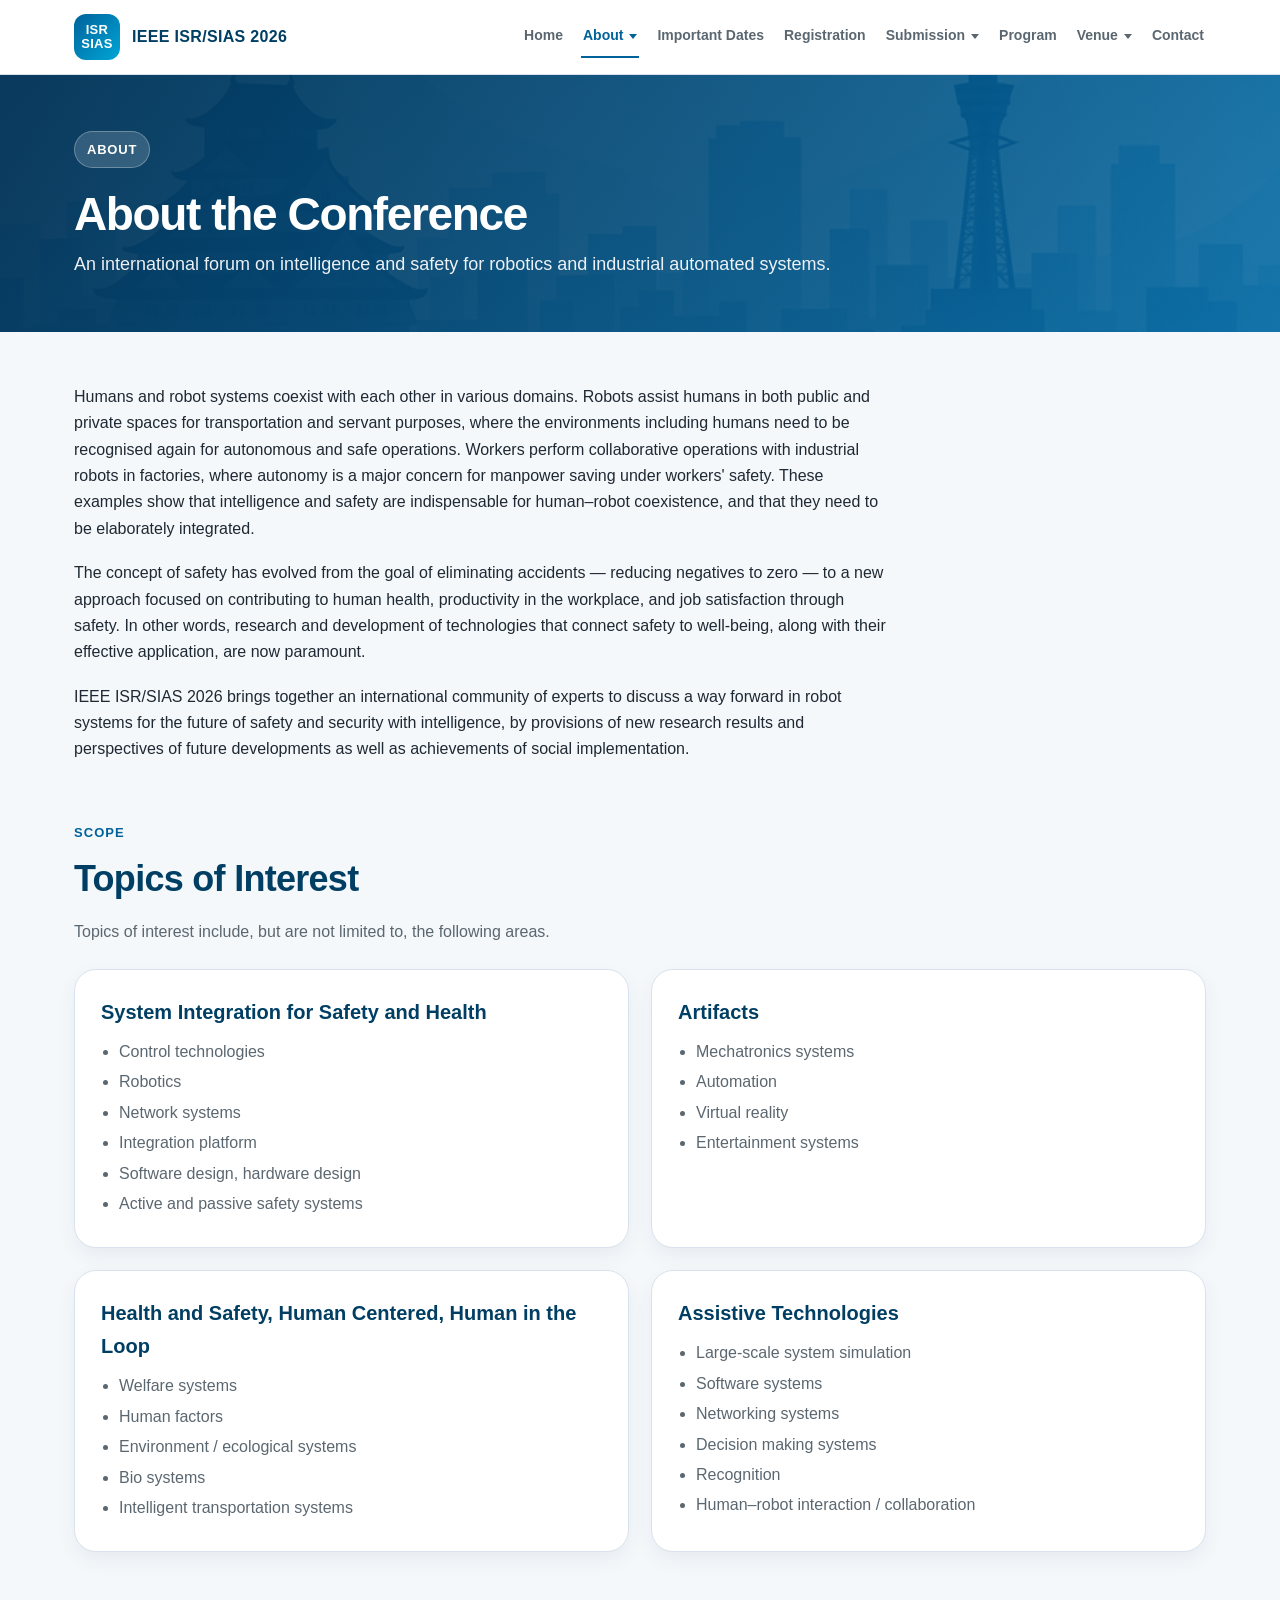
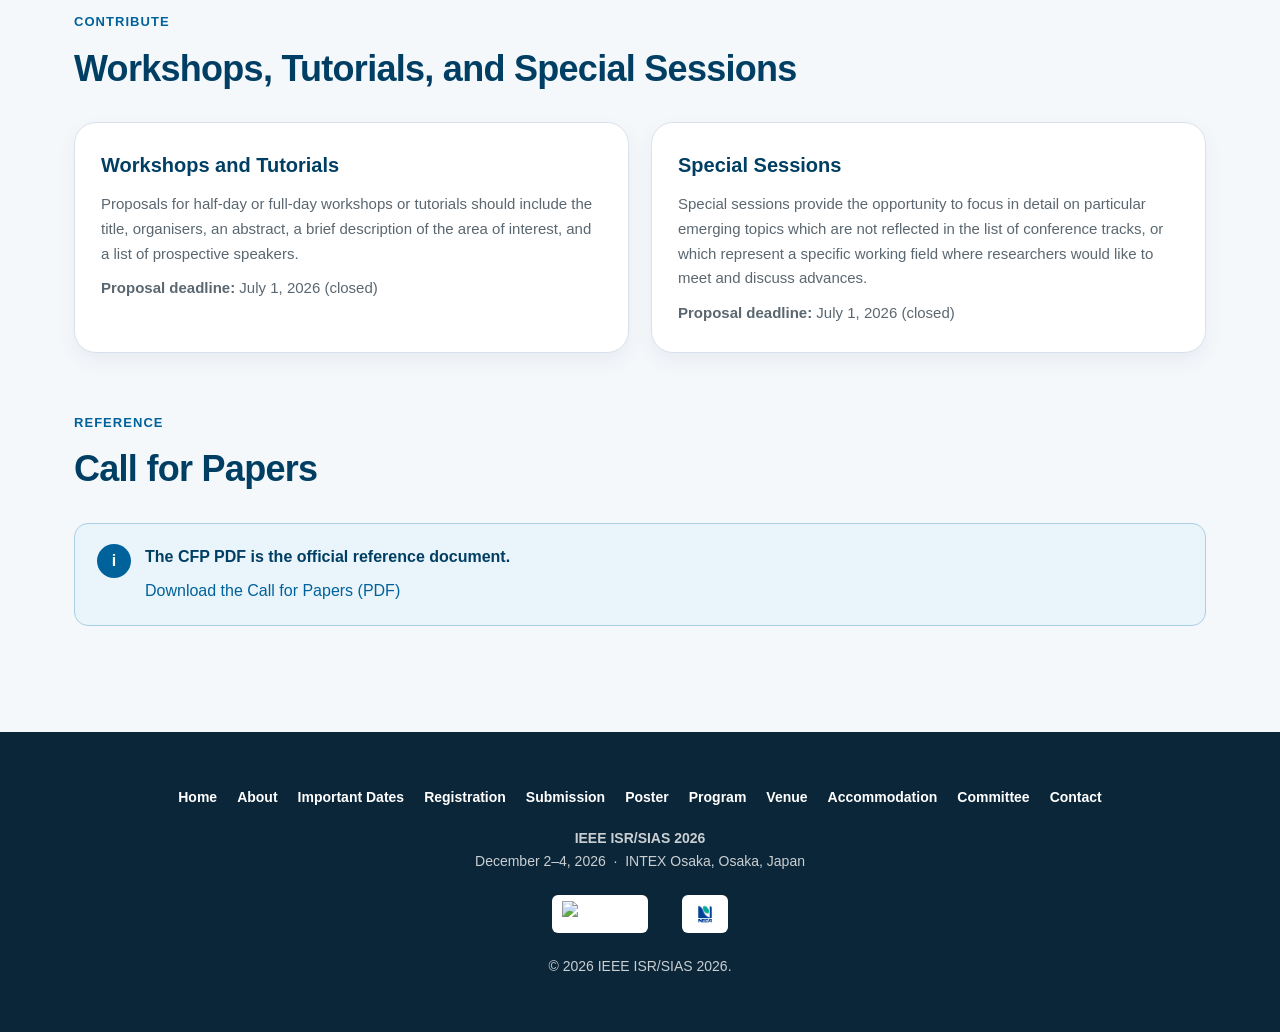
==== about.html @ c882392d "Feature the poster call; notifications of acceptance sent - Home hero card becomes a Poster Session " ====
<!DOCTYPE html>
<html lang="en">
<head>
  <meta charset="UTF-8" />
  <meta name="viewport" content="width=device-width, initial-scale=1.0" />
  <title>About | IEEE ISR/SIAS 2026</title>
  <meta name="description" content="About IEEE ISR/SIAS 2026: scope, aims, and topics of interest." />
  <link rel="canonical" href="https://isr2026.github.io/about.html" />

  <!-- Social sharing -->
  <meta property="og:type" content="website" />
  <meta property="og:site_name" content="IEEE ISR/SIAS 2026" />
  <meta property="og:title" content="About | IEEE ISR/SIAS 2026" />
  <meta property="og:description" content="About IEEE ISR/SIAS 2026: scope, aims, and topics of interest." />
  <meta property="og:url" content="https://isr2026.github.io/about.html" />
  <meta property="og:image" content="https://isr2026.github.io/assets/img/Osaka.png" />
  <meta name="twitter:card" content="summary_large_image" />

  <link rel="stylesheet" href="assets/css/style.css" />
</head>
<body>
  <a class="skip-link" href="#main">Skip to main content</a>

  <div class="site-banner" id="poster-banner">
    <div class="site-banner-inner">
      <span><strong>Call for Posters</strong> &mdash; abstracts are open until <strong>October 25, 2026</strong></span>
      <a class="site-banner-link" href="poster.html">Submit a Poster &rarr;</a>
    </div>
  </div>
  <script>
    if (Date.now() > Date.parse('2026-10-26T07:00:00Z')) document.getElementById('poster-banner').hidden = true;
  </script>

  <header class="site-header">
    <div class="header-inner">
      <a class="site-logo" href="index.html" aria-label="IEEE ISR/SIAS 2026 home">
        <span class="logo-mark" aria-hidden="true">ISR<br />SIAS</span>
        <span>IEEE ISR/SIAS 2026</span>
      </a>

      <nav class="site-nav" aria-label="Main navigation">
        <a href="index.html">Home</a>
        <div class="nav-group">
          <button type="button" class="nav-toggle is-active" aria-expanded="false" aria-controls="navmenu-about">About<span class="nav-caret" aria-hidden="true"></span></button>
          <div class="nav-menu" id="navmenu-about">
            <a href="about.html" aria-current="page">About the Conference</a>
            <a href="committee.html">Committee</a>
          </div>
        </div>
        <a href="dates.html">Important Dates</a>
        <a href="registration.html">Registration</a>
        <div class="nav-group">
          <button type="button" class="nav-toggle" aria-expanded="false" aria-controls="navmenu-submission">Submission<span class="nav-caret" aria-hidden="true"></span></button>
          <div class="nav-menu" id="navmenu-submission">
            <a href="submission.html">Paper Submission</a>
            <a href="poster.html">Poster Presentation</a>
          </div>
        </div>
        <a href="program.html">Program</a>
        <div class="nav-group">
          <button type="button" class="nav-toggle" aria-expanded="false" aria-controls="navmenu-venue">Venue<span class="nav-caret" aria-hidden="true"></span></button>
          <div class="nav-menu" id="navmenu-venue">
            <a href="venue.html">Venue & Access</a>
            <a href="accommodation.html">Accommodation</a>
          </div>
        </div>
        <a href="contact.html">Contact</a>
      </nav>
    </div>
  </header>

  <section class="hero compact">
    <div class="hero-inner">
      <div class="eyebrow">About</div>
      <h1>About the Conference</h1>
      <p class="lead">An international forum on intelligence and safety for robotics and industrial automated systems.</p>
      
    </div>
  </section>

  <main id="main">

    <section class="section">
      <div class="prose">
        <p>
          Humans and robot systems coexist with each other in various domains. Robots assist humans in both
          public and private spaces for transportation and servant purposes, where the environments including
          humans need to be recognised again for autonomous and safe operations. Workers perform collaborative
          operations with industrial robots in factories, where autonomy is a major concern for manpower saving
          under workers' safety. These examples show that intelligence and safety are indispensable for
          human&ndash;robot coexistence, and that they need to be elaborately integrated.
        </p>
        <p>
          The concept of safety has evolved from the goal of eliminating accidents &mdash; reducing negatives to
          zero &mdash; to a new approach focused on contributing to human health, productivity in the workplace,
          and job satisfaction through safety. In other words, research and development of technologies that
          connect safety to well-being, along with their effective application, are now paramount.
        </p>
        <p>
          IEEE ISR/SIAS 2026 brings together an international community of experts to discuss a way forward in robot
          systems for the future of safety and security with intelligence, by provisions of new research results
          and perspectives of future developments as well as achievements of social implementation.
        </p>
      </div>
    </section>

    <section class="section">
      <div class="section-heading">
        <span class="kicker">Scope</span>
        <h2>Topics of Interest</h2>
        <p>Topics of interest include, but are not limited to, the following areas.</p>
      </div>

      <div class="grid-2">
        <article class="card topic-card">
          <h3>System Integration for Safety and Health</h3>
          <ul>
            <li>Control technologies</li>
            <li>Robotics</li>
            <li>Network systems</li>
            <li>Integration platform</li>
            <li>Software design, hardware design</li>
            <li>Active and passive safety systems</li>
          </ul>
        </article>

        <article class="card topic-card">
          <h3>Artifacts</h3>
          <ul>
            <li>Mechatronics systems</li>
            <li>Automation</li>
            <li>Virtual reality</li>
            <li>Entertainment systems</li>
          </ul>
        </article>

        <article class="card topic-card">
          <h3>Health and Safety, Human Centered, Human in the Loop</h3>
          <ul>
            <li>Welfare systems</li>
            <li>Human factors</li>
            <li>Environment / ecological systems</li>
            <li>Bio systems</li>
            <li>Intelligent transportation systems</li>
          </ul>
        </article>

        <article class="card topic-card">
          <h3>Assistive Technologies</h3>
          <ul>
            <li>Large-scale system simulation</li>
            <li>Software systems</li>
            <li>Networking systems</li>
            <li>Decision making systems</li>
            <li>Recognition</li>
            <li>Human&ndash;robot interaction / collaboration</li>
          </ul>
        </article>
      </div>
    </section>

    <section class="section">
      <div class="section-heading">
        <span class="kicker">Contribute</span>
        <h2>Workshops, Tutorials, and Special Sessions</h2>
      </div>

      <div class="grid-2">
        <article class="card">
          <h3>Workshops and Tutorials</h3>
          <p>
            Proposals for half-day or full-day workshops or tutorials should include the title, organisers,
            an abstract, a brief description of the area of interest, and a list of prospective speakers.
          </p>
          <p><strong>Proposal deadline:</strong> July 1, 2026 (closed)</p>
        </article>

        <article class="card">
          <h3>Special Sessions</h3>
          <p>
            Special sessions provide the opportunity to focus in detail on particular emerging topics which are
            not reflected in the list of conference tracks, or which represent a specific working field where
            researchers would like to meet and discuss advances.
          </p>
          <p><strong>Proposal deadline:</strong> July 1, 2026 (closed)</p>
        </article>
      </div>
    </section>

    <section class="section">
      <div class="section-heading">
        <span class="kicker">Reference</span>
        <h2>Call for Papers</h2>
      </div>
      <div class="notice-box info">
        <div class="notice-icon" aria-hidden="true">i</div>
        <div>
          <strong>The CFP PDF is the official reference document.</strong>
          <p>
            <a href="assets/docs/ISRSIAS2026_cfp_2st.pdf" target="_blank" rel="noopener noreferrer">Download the Call for Papers (PDF)</a>
          </p>
        </div>
      </div>
    </section>

  </main>

  <footer class="site-footer">
    <div class="footer-inner">
      <ul class="footer-nav">
        <li><a href="index.html">Home</a></li>
        <li><a href="about.html">About</a></li>
        <li><a href="dates.html">Important Dates</a></li>
        <li><a href="registration.html">Registration</a></li>
        <li><a href="submission.html">Submission</a></li>
        <li><a href="poster.html">Poster</a></li>
        <li><a href="program.html">Program</a></li>
        <li><a href="venue.html">Venue</a></li>
        <li><a href="accommodation.html">Accommodation</a></li>
        <li><a href="committee.html">Committee</a></li>
        <li><a href="contact.html">Contact</a></li>
      </ul>

      <p>
        <strong>IEEE ISR/SIAS 2026</strong><br />
        December 2–4, 2026 &nbsp;&middot;&nbsp; INTEX Osaka, Osaka, Japan
      </p>

      <div class="footer-logos">
        <a href="https://www.ieee.org/" target="_blank" rel="noopener noreferrer">
          <img class="logo-white" src="https://upload.wikimedia.org/wikipedia/commons/2/21/IEEE_logo.svg"
               alt="IEEE" width="110" height="38" />
        </a>
        <a href="https://www.neca.or.jp/" target="_blank" rel="noopener noreferrer">
          <img class="logo-white" src="assets/img/NECA_LOGO.png" alt="NECA" width="110" height="38" />
        </a>
      </div>

      <p>
        &copy; 2026 IEEE ISR/SIAS 2026.
      </p>
    </div>
  </footer>

  <script>
    // Header dropdowns. Without this the menus still open on hover and on
    // keyboard focus (CSS), and every page is reachable from the footer.
    (function () {
      var groups = [].slice.call(document.querySelectorAll('.nav-group'));
      if (!groups.length) return;

      function close(g) {
        g.removeAttribute('data-open');
        var b = g.querySelector('.nav-toggle');
        if (b) b.setAttribute('aria-expanded', 'false');
      }
      function closeAll(except) {
        groups.forEach(function (g) { if (g !== except) close(g); });
      }

      groups.forEach(function (g) {
        var btn = g.querySelector('.nav-toggle');
        if (!btn) return;
        btn.addEventListener('click', function () {
          var open = g.getAttribute('data-open') === 'true';
          closeAll(g);
          if (open) {
            close(g);
          } else {
            g.setAttribute('data-open', 'true');
            btn.setAttribute('aria-expanded', 'true');
          }
        });
        g.addEventListener('keydown', function (e) {
          if (e.key === 'Escape' && g.getAttribute('data-open') === 'true') {
            close(g);
            btn.focus();
          }
        });
      });

      document.addEventListener('click', function (e) {
        if (!e.target.closest('.nav-group')) closeAll(null);
      });
    })();
  </script>
</body>
</html>
---- assets/css/style.css ----
/* ==========================================================================
   IEEE ISR/SIAS 2026 — shared stylesheet
   Edit this one file to restyle the whole site.
   ========================================================================== */

:root {
  --ieee-blue: #00629b;
  --deep-blue: #003f63;
  --sky-blue: #00a6d6;
  --light-bg: #f5f8fb;
  --white: #ffffff;
  --text: #1f2933;
  --muted: #5b6770;
  --border: #d9e2ec;
  --accent: #f4b400;
  --success: #1b8a5a;
  --warning-bg: #fff7e6;
  --warning-border: #f6c85f;
  --shadow: 0 12px 32px rgba(0, 45, 80, 0.12);
  --radius-lg: 22px;
  --radius-md: 14px;
  --max-width: 1180px;
}

* { box-sizing: border-box; }

html { scroll-behavior: smooth; }

body {
  margin: 0;
  font-family: Arial, Helvetica, sans-serif;
  color: var(--text);
  background: var(--light-bg);
  line-height: 1.65;
}

a { color: var(--ieee-blue); text-decoration: none; }
a:hover { text-decoration: underline; }

img { max-width: 100%; display: block; }

/* Skip link for keyboard / screen-reader users */
.skip-link {
  position: absolute;
  left: -9999px;
  top: 0;
  background: var(--deep-blue);
  color: var(--white);
  padding: 10px 16px;
  z-index: 300;
}
.skip-link:focus { left: 8px; top: 8px; }

/* ===== Header / navigation ===== */

.site-header {
  background: var(--white);
  border-bottom: 1px solid var(--border);
  position: sticky;
  top: 0;
  z-index: 100;
}

.header-inner {
  max-width: var(--max-width);
  margin: 0 auto;
  padding: 14px 24px;
  display: flex;
  align-items: center;
  justify-content: space-between;
  gap: 24px;
}

.site-logo {
  display: flex;
  align-items: center;
  gap: 12px;
  font-weight: 700;
  color: var(--deep-blue);
  letter-spacing: 0.02em;
}
.site-logo:hover { text-decoration: none; }

.logo-mark {
  width: 46px;
  height: 46px;
  flex: 0 0 46px;
  border-radius: 12px;
  background: linear-gradient(135deg, var(--ieee-blue), var(--sky-blue));
  color: var(--white);
  display: flex;
  align-items: center;
  justify-content: center;
  font-weight: 800;
  font-size: 13px;
  line-height: 1.1;
  text-align: center;
}

.site-nav {
  display: flex;
  align-items: center;
  flex-wrap: wrap;
  gap: 4px 16px;
  font-size: 14px;
  font-weight: 600;
}

.site-nav a {
  color: var(--muted);
  padding: 8px 2px;
  border-bottom: 2px solid transparent;
  transition: 0.2s ease;
}

.site-nav a:hover,
.site-nav a[aria-current="page"] {
  color: var(--ieee-blue);
  border-color: var(--ieee-blue);
  text-decoration: none;
}

/* ===== Hero ===== */

.hero {
  background:
    linear-gradient(120deg, rgba(0, 45, 80, 0.92), rgba(0, 98, 155, 0.78)),
    url("../img/Osaka.png") center center / cover no-repeat;
  color: var(--white);
}

.hero a { color: var(--white); }

.hero-inner {
  max-width: var(--max-width);
  margin: 0 auto;
  padding: 84px 24px 76px;
}

.hero-inner.split {
  display: grid;
  grid-template-columns: 1.15fr 0.85fr;
  gap: 42px;
  align-items: center;
}

.eyebrow {
  display: inline-flex;
  align-items: center;
  gap: 8px;
  padding: 7px 12px;
  border-radius: 999px;
  background: rgba(255, 255, 255, 0.16);
  border: 1px solid rgba(255, 255, 255, 0.28);
  font-size: 13px;
  font-weight: 700;
  letter-spacing: 0.06em;
  text-transform: uppercase;
}

.hero h1 {
  margin: 22px 0 18px;
  font-size: clamp(34px, 5vw, 60px);
  line-height: 1.08;
  letter-spacing: -0.03em;
}

.hero .lead {
  max-width: 760px;
  margin: 0 0 28px;
  color: rgba(255, 255, 255, 0.92);
  font-size: 18px;
}

.hero-meta {
  display: flex;
  flex-wrap: wrap;
  gap: 12px;
  margin-bottom: 30px;
}

.meta-pill {
  padding: 9px 14px;
  border-radius: 999px;
  background: rgba(255, 255, 255, 0.14);
  border: 1px solid rgba(255, 255, 255, 0.22);
  font-size: 14px;
  font-weight: 700;
}

.hero-actions { display: flex; flex-wrap: wrap; gap: 14px; }

.hero-card {
  background: rgba(255, 255, 255, 0.13);
  border: 1px solid rgba(255, 255, 255, 0.24);
  border-radius: var(--radius-lg);
  padding: 28px;
  backdrop-filter: blur(8px);
  box-shadow: var(--shadow);
}

.hero-card h2 { margin: 0 0 12px; font-size: 24px; }
.hero-card p { margin: 0 0 18px; font-size: 15px; }

.status-label {
  display: inline-flex;
  align-items: center;
  gap: 8px;
  padding: 7px 12px;
  border-radius: 999px;
  background: rgba(255, 247, 230, 0.92);
  color: #7a4b00;
  font-size: 13px;
  font-weight: 800;
  margin-bottom: 16px;
}

/* Compact hero for interior pages */
.hero.compact .hero-inner { padding: 56px 24px 52px; }
.hero.compact h1 { font-size: clamp(30px, 4vw, 46px); margin-bottom: 10px; }
.hero.compact .lead { margin-bottom: 0; }

/* ===== Buttons ===== */

.btn {
  display: inline-flex;
  align-items: center;
  justify-content: center;
  gap: 8px;
  min-height: 46px;
  padding: 12px 20px;
  border-radius: 999px;
  font-weight: 800;
  transition: 0.2s ease;
  border: 2px solid transparent;
  cursor: pointer;
}
.btn:hover { text-decoration: none; }

.btn-primary {
  background: var(--accent);
  color: #1f2933;
  box-shadow: 0 10px 24px rgba(244, 180, 0, 0.3);
}
.btn-primary:hover {
  transform: translateY(-2px);
  box-shadow: 0 14px 28px rgba(244, 180, 0, 0.38);
}

.btn-outline {
  color: var(--white);
  border-color: rgba(255, 255, 255, 0.58);
  background: rgba(255, 255, 255, 0.08);
}
.btn-outline:hover { background: rgba(255, 255, 255, 0.18); }

.btn-blue { background: var(--ieee-blue); color: var(--white); }
.btn-blue:hover { background: var(--deep-blue); transform: translateY(-2px); }

/* Larger call-to-action, used for the submission portal button */
.btn-lg {
  min-height: 58px;
  padding: 16px 30px;
  font-size: 1.08rem;
}
.btn-block { display: flex; width: 100%; }

.btn[aria-disabled="true"] {
  background: #e4eaf0;
  color: var(--muted);
  box-shadow: none;
  cursor: not-allowed;
  pointer-events: none;
}

/* ===== Layout ===== */

main {
  max-width: var(--max-width);
  margin: 0 auto;
  padding: 52px 24px 80px;
}

.section { margin-bottom: 56px; }
.section:last-child { margin-bottom: 0; }

.section-band {
  background: #eef4ff;
  border-top: 1px solid var(--border);
  border-bottom: 1px solid var(--border);
  padding: 44px 0;
  margin: 0 0 56px;
}
.section-band > .inner {
  max-width: var(--max-width);
  margin: 0 auto;
  padding: 0 24px;
}

.section-heading { margin-bottom: 24px; }

.section-heading span.kicker {
  display: inline-block;
  color: var(--ieee-blue);
  font-weight: 800;
  text-transform: uppercase;
  font-size: 13px;
  letter-spacing: 0.08em;
  margin-bottom: 6px;
}

.section-heading h2 {
  margin: 0;
  font-size: clamp(24px, 3vw, 36px);
  color: var(--deep-blue);
  letter-spacing: -0.02em;
}

.section-heading p {
  margin: 10px 0 0;
  color: var(--muted);
  max-width: 780px;
}

.prose { max-width: 820px; }
.prose p { margin: 0 0 18px; }
.prose h3 { color: var(--deep-blue); margin: 28px 0 10px; }

.grid-2 { display: grid; grid-template-columns: repeat(2, 1fr); gap: 22px; }
.grid-3 { display: grid; grid-template-columns: repeat(3, 1fr); gap: 22px; }
.grid-4 { display: grid; grid-template-columns: repeat(4, 1fr); gap: 18px; }

.two-column {
  display: grid;
  grid-template-columns: 0.92fr 1.08fr;
  gap: 26px;
  align-items: start;
}

/* ===== Cards ===== */

.card {
  background: var(--white);
  border: 1px solid var(--border);
  border-radius: var(--radius-lg);
  padding: 26px;
  box-shadow: 0 8px 20px rgba(15, 40, 70, 0.06);
}

.card h3 { margin: 0 0 10px; color: var(--deep-blue); font-size: 20px; }
.card p { margin: 0 0 10px; color: var(--muted); font-size: 15px; }
.card p:last-child { margin-bottom: 0; }

.step-number {
  width: 42px;
  height: 42px;
  border-radius: 50%;
  background: var(--ieee-blue);
  color: var(--white);
  display: flex;
  align-items: center;
  justify-content: center;
  font-weight: 900;
  margin-bottom: 16px;
}

.person-card { padding: 20px 22px; }
.person-card .role {
  color: var(--ieee-blue);
  font-weight: 800;
  font-size: 12px;
  letter-spacing: 0.07em;
  text-transform: uppercase;
  margin-bottom: 6px;
}
.person-card .name { font-weight: 700; color: var(--deep-blue); font-size: 17px; }
.person-card .affil { color: var(--muted); font-size: 14px; }

/* ===== Important dates ===== */

.date-card { padding: 22px; border-top: 5px solid var(--ieee-blue); }
.date-card .label {
  color: var(--muted);
  font-weight: 800;
  font-size: 13px;
  letter-spacing: 0.06em;
  text-transform: uppercase;
  margin-bottom: 8px;
}
.date-card .date {
  color: var(--deep-blue);
  font-weight: 900;
  font-size: 21px;
  line-height: 1.25;
}
.date-card.highlight {
  border-top-color: var(--accent);
  background: linear-gradient(180deg, #ffffff, #fffaf0);
}
.date-card.past { opacity: 0.62; }

.date-old { color: var(--muted); text-decoration: line-through; font-size: 15px; font-weight: 700; }
.date-new { color: var(--deep-blue); font-weight: 900; }

.date-table { width: 100%; border-collapse: collapse; background: var(--white); }
.date-table caption { text-align: left; color: var(--muted); padding-bottom: 10px; font-size: 14px; }
.date-table th, .date-table td {
  text-align: left;
  padding: 14px 16px;
  border-bottom: 1px solid var(--border);
  vertical-align: top;
}
.date-table th { background: #eef4ff; color: var(--deep-blue); font-size: 13px; letter-spacing: 0.05em; text-transform: uppercase; }
.date-table tr:last-child td { border-bottom: none; }
.date-table td:first-child { font-weight: 700; color: var(--deep-blue); white-space: nowrap; }
.table-wrap { overflow-x: auto; border: 1px solid var(--border); border-radius: var(--radius-md); }

/* ===== Notices ===== */

.notice-box {
  background: var(--warning-bg);
  border: 1px solid var(--warning-border);
  border-radius: var(--radius-md);
  padding: 20px 22px;
  margin-bottom: 26px;
  display: grid;
  grid-template-columns: auto 1fr;
  gap: 14px;
  align-items: start;
}

.notice-icon {
  width: 34px;
  height: 34px;
  flex: 0 0 34px;
  border-radius: 50%;
  background: var(--accent);
  display: flex;
  align-items: center;
  justify-content: center;
  font-weight: 900;
  color: #3a2a00;
}

.notice-box strong { color: #614000; }
.notice-box p { margin: 8px 0 0; }
.notice-box p:first-child { margin-top: 0; }

.notice-box.success { background: #e8f7ee; border-color: #9bd8b4; }
.notice-box.success .notice-icon { background: var(--success); color: var(--white); }
.notice-box.success strong { color: #146c45; }

.notice-box.info { background: #eaf4fb; border-color: #a8cfe6; }
.notice-box.info .notice-icon { background: var(--ieee-blue); color: var(--white); }
.notice-box.info strong { color: var(--deep-blue); }

/* TBA block for pages awaiting content */
.tba {
  background: var(--white);
  border: 2px dashed #b7c9d9;
  border-radius: var(--radius-lg);
  padding: 40px 28px;
  text-align: center;
  color: var(--muted);
}
.tba h3 { margin: 0 0 10px; color: var(--deep-blue); font-size: 22px; }
.tba p { margin: 0 auto; max-width: 560px; }

/* ===== Announcements ===== */

.announcement-list { list-style: none; padding: 0; margin: 0; }

.announcement-item {
  padding: 14px 0;
  border-bottom: 1px solid var(--border);
  line-height: 1.6;
}
.announcement-item:last-child { border-bottom: none; }

.announcement-date {
  font-size: 0.88rem;
  color: var(--muted);
  display: block;
  margin-bottom: 4px;
}

.badge {
  display: inline-block;
  color: var(--white);
  font-size: 0.72rem;
  font-weight: 800;
  padding: 3px 9px;
  border-radius: 20px;
  margin-right: 8px;
  vertical-align: 1px;
  letter-spacing: 0.04em;
}
.badge-new { background: #dc2626; }
.badge-soon { background: var(--muted); }
.badge-pdf { background: var(--ieee-blue); }

/* ===== Lists ===== */

.info-list { list-style: none; padding: 0; margin: 16px 0 0; display: grid; gap: 10px; }
.info-list li { display: grid; grid-template-columns: 22px 1fr; gap: 10px; color: var(--muted); }
.check { color: var(--success); font-weight: 900; }

.topic-card ul { margin: 0; padding-left: 18px; color: var(--muted); }
.topic-card ul li { margin-bottom: 4px; }

/* ===== Image strip ===== */

.image-strip {
  display: grid;
  grid-template-columns: repeat(3, 1fr);
  gap: 20px;
}
.image-strip img {
  width: 100%;
  height: 210px;
  object-fit: cover;
  border-radius: var(--radius-md);
}
.image-strip img:first-child { object-position: top; }

/* ===== Flow ===== */

.publication-flow { display: grid; grid-template-columns: repeat(5, 1fr); gap: 14px; }
.flow-item {
  background: var(--white);
  border: 1px solid var(--border);
  border-radius: var(--radius-md);
  padding: 18px;
  text-align: center;
  min-height: 128px;
  display: flex;
  flex-direction: column;
  justify-content: center;
}
.flow-item strong { color: var(--deep-blue); display: block; margin-bottom: 6px; }
.flow-item span { color: var(--muted); font-size: 13px; }

/* ===== FAQ ===== */

.faq { display: grid; gap: 14px; }
details {
  background: var(--white);
  border: 1px solid var(--border);
  border-radius: var(--radius-md);
  padding: 18px 20px;
}
summary { cursor: pointer; font-weight: 800; color: var(--deep-blue); }
details p { color: var(--muted); margin: 12px 0 0; }

/* ===== Footer CTA + footer ===== */

.footer-cta {
  background: linear-gradient(135deg, var(--deep-blue), var(--ieee-blue));
  color: var(--white);
  border-radius: var(--radius-lg);
  padding: 36px;
  display: flex;
  justify-content: space-between;
  align-items: center;
  gap: 24px;
  box-shadow: var(--shadow);
}
.footer-cta h2 { margin: 0 0 8px; font-size: 26px; }
.footer-cta p { margin: 0; color: rgba(255, 255, 255, 0.86); }
.footer-cta a { color: var(--white); }

.site-footer {
  background: #0b2638;
  color: rgba(255, 255, 255, 0.78);
  padding: 40px 24px;
  font-size: 14px;
}
.footer-inner { max-width: var(--max-width); margin: 0 auto; text-align: center; }
.site-footer a { color: var(--white); font-weight: 700; }

.footer-logos {
  display: flex;
  justify-content: center;
  align-items: center;
  gap: 34px;
  flex-wrap: wrap;
  margin: 22px 0;
}
.footer-logos img { height: 38px; width: auto; }
.footer-logos .logo-white { background: var(--white); padding: 6px 10px; border-radius: 6px; }

.footer-nav {
  display: flex;
  justify-content: center;
  flex-wrap: wrap;
  gap: 8px 20px;
  margin-bottom: 18px;
  padding: 0;
  list-style: none;
}

/* ===== Header dropdown menus ===== */

.nav-group { position: relative; display: inline-flex; }

.nav-toggle {
  display: inline-flex;
  align-items: center;
  gap: 6px;
  padding: 8px 2px;
  background: none;
  border: 0;
  border-bottom: 2px solid transparent;
  font: inherit;
  font-weight: 600;
  color: var(--muted);
  cursor: pointer;
  transition: 0.2s ease;
}
.nav-toggle:hover { color: var(--ieee-blue); }
.nav-toggle.is-active { color: var(--ieee-blue); border-color: var(--ieee-blue); }

.nav-caret {
  width: 0;
  height: 0;
  border-left: 4px solid transparent;
  border-right: 4px solid transparent;
  border-top: 5px solid currentColor;
  transition: transform 0.2s ease;
}
.nav-group[data-open="true"] .nav-caret { transform: rotate(180deg); }

.nav-menu {
  display: none;
  position: absolute;
  top: 100%;
  left: -10px;
  z-index: 60;
  min-width: 232px;
  padding: 8px;
  background: var(--white);
  border: 1px solid var(--border);
  border-radius: var(--radius-md);
  box-shadow: var(--shadow);
}

/* Site-wide strip above the header: the call for posters. Hidden by a
   one-line script once the poster deadline has passed. */
.site-banner { background: var(--accent); color: var(--text); }
.site-banner[hidden] { display: none; }
.site-banner-inner {
  max-width: var(--max-width);
  margin: 0 auto;
  padding: 9px 24px;
  display: flex;
  flex-wrap: wrap;
  align-items: center;
  justify-content: center;
  gap: 4px 16px;
  font-size: 14px;
  text-align: center;
}
.site-banner-link {
  font-weight: 800;
  color: var(--deep-blue);
  text-decoration: underline;
  text-underline-offset: 3px;
  white-space: nowrap;
}

/* Home hero card as a poster-session banner with a photo on top */
.hero-card.poster-cta {
  padding: 0;
  overflow: hidden;
  background: rgba(255, 255, 255, 0.96);
  color: var(--text);
}
.poster-cta-photo { width: 100%; height: auto; aspect-ratio: 16 / 7; object-fit: cover; object-position: center 40%; }
.poster-cta-body { padding: 22px 26px 24px; }
.poster-cta .status-label { background: #e7f6ee; color: var(--success); margin-bottom: 12px; }
.poster-cta h2 { color: var(--deep-blue); font-size: 26px; margin: 0 0 6px; }
.poster-cta p { color: var(--muted); }
.poster-cta .poster-cta-deadline { font-size: 17px; margin: 0 0 10px; color: var(--text); }
.poster-cta-deadline strong { color: #b42318; }
.hero .poster-cta .btn-accent { background: var(--accent); color: var(--text); font-weight: 800; }
.hero .poster-cta .btn-accent:hover { filter: brightness(0.95); }
.poster-cta .poster-cta-next {
  font-size: 13px;
  margin: 14px 0 0;
  padding-top: 12px;
  border-top: 1px solid var(--border);
}
.hero .poster-cta-next a { color: var(--ieee-blue); }

/* Photos on the poster page */
.photo-grid { display: grid; grid-template-columns: 3fr 2fr; gap: 16px; align-items: start; }
.photo-grid img { width: 100%; height: auto; border-radius: var(--radius-md); }
.photo-caption { font-size: 13px; color: var(--muted); margin-top: 8px; }

/* Opened by click (JS), by keyboard focus, or by hover on pointer devices.
   Focus-within is what keeps the menu reachable if JS never runs. */
.nav-group[data-open="true"] .nav-menu,
.nav-group:focus-within .nav-menu { display: block; }
@media (hover: hover) {
  .nav-group:hover .nav-menu { display: block; }
}

.nav-menu a {
  display: block;
  padding: 9px 12px;
  border-radius: 9px;
  color: var(--muted);
  white-space: nowrap;
}
.nav-menu a:hover {
  background: var(--light-bg);
  color: var(--ieee-blue);
  text-decoration: none;
}
.nav-menu a[aria-current="page"] { background: var(--light-bg); color: var(--ieee-blue); }

/* ===== Responsive ===== */

@media (max-width: 980px) {
  .header-inner { flex-direction: column; align-items: flex-start; gap: 10px; }
  .site-nav { gap: 4px 14px; font-size: 13.5px; }
  /* The header is already stacked here, so drop the dropdowns and show every
     link inline. Nothing depends on JS at this width. */
  .nav-toggle { display: none; }
  .nav-group { display: contents; }
  .nav-menu {
    display: contents;
    position: static;
    min-width: 0;
    padding: 0;
    background: none;
    border: 0;
    box-shadow: none;
  }
  .nav-menu a { padding: 8px 2px; border-radius: 0; }
  .nav-menu a:hover { background: none; }
  .nav-menu a[aria-current="page"] {
    background: none;
    border-bottom: 2px solid var(--ieee-blue);
  }
  .hero-inner.split, .two-column { grid-template-columns: 1fr; }
  .grid-3, .grid-4, .publication-flow { grid-template-columns: repeat(2, 1fr); }
  .image-strip { grid-template-columns: 1fr; }
  .image-strip img { height: 200px; }
  .footer-cta { flex-direction: column; align-items: flex-start; }
}

@media (max-width: 620px) {
  .hero-inner { padding: 56px 20px 50px; }
  main { padding: 40px 20px 64px; }
  .grid-2, .grid-3, .grid-4, .publication-flow { grid-template-columns: 1fr; }
  .hero-actions { flex-direction: column; align-items: stretch; }
  .btn { width: 100%; }
  .notice-box { grid-template-columns: 1fr; }
  .card, .footer-cta { padding: 22px; }
  .photo-grid { grid-template-columns: 1fr; }
}

@media print {
  .site-banner, .site-header, .hero-actions, .footer-cta { display: none; }
  body { background: #fff; }
}
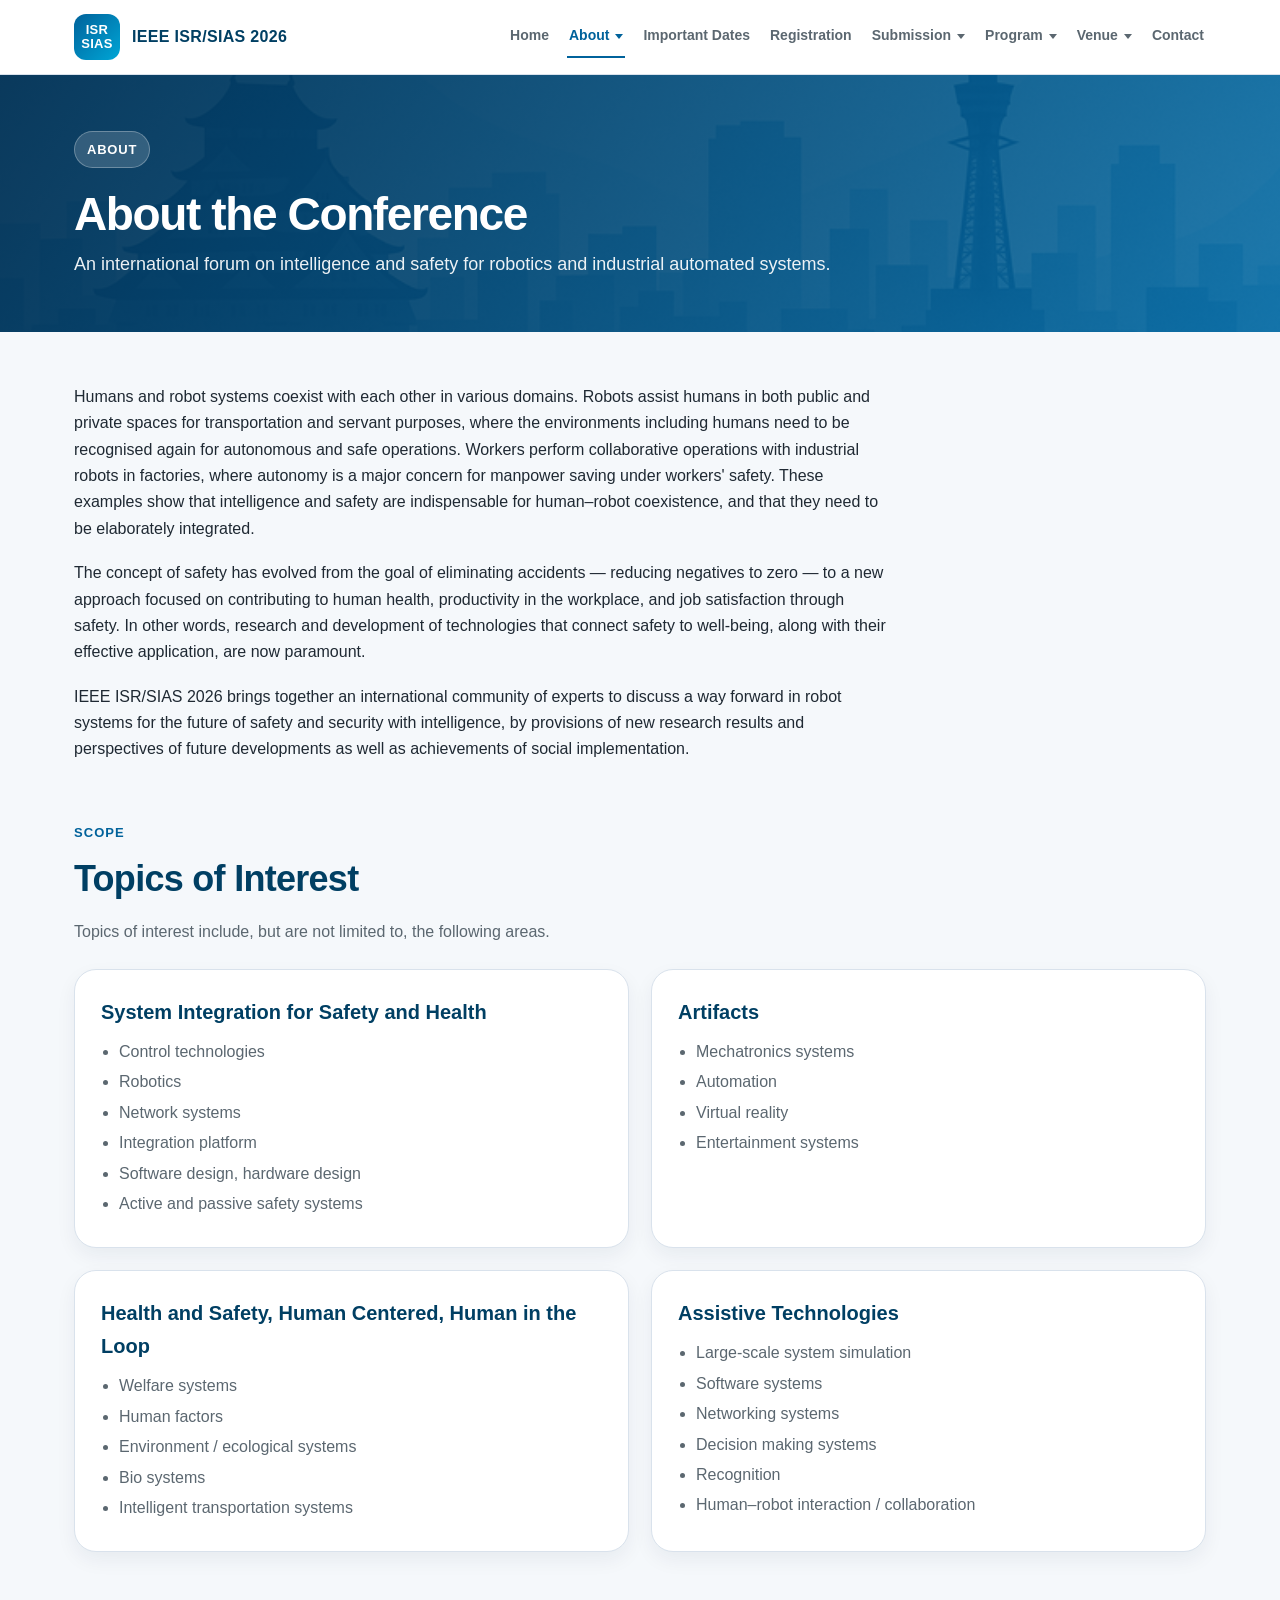
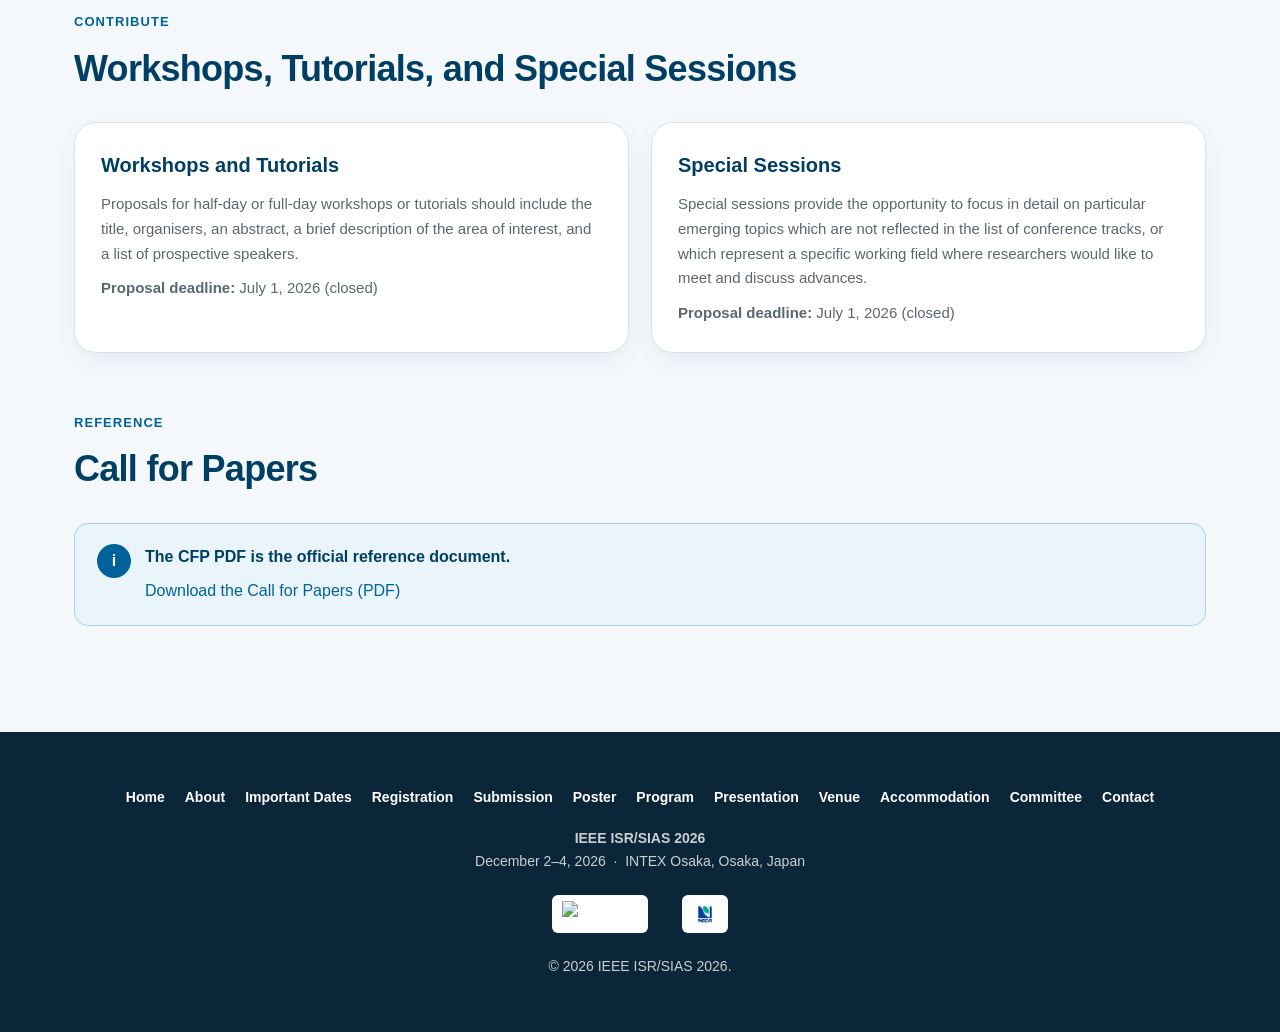
==== commit d8926e8c: "Add a presentation guidelines page; fix Poster Session 1 to 16:00-17:00 Both from the Program Chair " ====
--- a/about.html
+++ b/about.html
@@ -23,12 +23,12 @@
 
   <div class="site-banner" id="poster-banner">
     <div class="site-banner-inner">
-      <span><strong>Call for Posters</strong> &mdash; abstracts are open until <strong>October 25, 2026</strong></span>
+      <span><strong>Call for Posters</strong> &mdash; abstracts are open until <strong>November 13, 2026</strong></span>
       <a class="site-banner-link" href="poster.html">Submit a Poster &rarr;</a>
     </div>
   </div>
   <script>
-    if (Date.now() > Date.parse('2026-10-26T07:00:00Z')) document.getElementById('poster-banner').hidden = true;
+    if (Date.now() > Date.parse('2026-11-14T08:00:00Z')) document.getElementById('poster-banner').hidden = true;
   </script>
 
   <header class="site-header">
@@ -56,7 +56,13 @@
             <a href="poster.html">Poster Presentation</a>
           </div>
         </div>
-        <a href="program.html">Program</a>
+        <div class="nav-group">
+          <button type="button" class="nav-toggle" aria-expanded="false" aria-controls="navmenu-program">Program<span class="nav-caret" aria-hidden="true"></span></button>
+          <div class="nav-menu" id="navmenu-program">
+            <a href="program.html">Program at a Glance</a>
+            <a href="presentation.html">Presentation Guidelines</a>
+          </div>
+        </div>
         <div class="nav-group">
           <button type="button" class="nav-toggle" aria-expanded="false" aria-controls="navmenu-venue">Venue<span class="nav-caret" aria-hidden="true"></span></button>
           <div class="nav-menu" id="navmenu-venue">
@@ -215,6 +221,7 @@
         <li><a href="submission.html">Submission</a></li>
         <li><a href="poster.html">Poster</a></li>
         <li><a href="program.html">Program</a></li>
+        <li><a href="presentation.html">Presentation</a></li>
         <li><a href="venue.html">Venue</a></li>
         <li><a href="accommodation.html">Accommodation</a></li>
         <li><a href="committee.html">Committee</a></li>
--- a/assets/css/style.css
+++ b/assets/css/style.css
@@ -399,6 +399,10 @@
 }
 .date-card.past { opacity: 0.62; }
 
+/* Superseded wording kept visible on the page rather than removed, so authors
+   can see what the instruction used to say. */
+del { color: var(--muted); text-decoration: line-through; }
+
 .date-old { color: var(--muted); text-decoration: line-through; font-size: 15px; font-weight: 700; }
 .date-new { color: var(--deep-blue); font-weight: 900; }
 
@@ -414,6 +418,47 @@
 .date-table tr:last-child td { border-bottom: none; }
 .date-table td:first-child { font-weight: 700; color: var(--deep-blue); white-space: nowrap; }
 .table-wrap { overflow-x: auto; border: 1px solid var(--border); border-radius: var(--radius-md); }
+
+/* Registration fees: category rows down the side, fee stages across the top. */
+.fee-table th[scope="row"] {
+  background: var(--white);
+  color: var(--deep-blue);
+  font-size: 15px;
+  letter-spacing: 0;
+  text-transform: none;
+  font-weight: 700;
+  white-space: nowrap;
+}
+.fee-table td { font-weight: 600; color: var(--deep-blue); }
+.fee-when {
+  display: block;
+  margin-top: 4px;
+  font-size: 11px;
+  font-weight: 600;
+  letter-spacing: 0;
+  text-transform: none;
+  color: var(--muted);
+}
+
+/* Program at a glance: a time column plus one column per room. */
+.program-grid { min-width: 720px; }
+.program-grid th[scope="row"] {
+  background: var(--white);
+  color: var(--deep-blue);
+  font-size: 14px;
+  letter-spacing: 0;
+  text-transform: none;
+  font-weight: 700;
+  white-space: nowrap;
+}
+.program-grid td { text-align: center; font-weight: 600; color: var(--deep-blue); }
+.program-grid td:empty::after { content: "\00b7"; color: var(--border); }
+.program-grid .slot-break {
+  background: var(--light-bg);
+  color: var(--muted);
+  font-weight: 500;
+  font-style: italic;
+}
 
 /* ===== Notices ===== */
 
@@ -678,6 +723,9 @@
 .poster-cta-photo { width: 100%; height: auto; aspect-ratio: 16 / 7; object-fit: cover; object-position: center 40%; }
 .poster-cta-body { padding: 22px 26px 24px; }
 .poster-cta .status-label { background: #e7f6ee; color: var(--success); margin-bottom: 12px; }
+
+/* Green pill for a thing that is open right now, outside the poster card. */
+.status-label.is-open { background: #e7f6ee; color: var(--success); }
 .poster-cta h2 { color: var(--deep-blue); font-size: 26px; margin: 0 0 6px; }
 .poster-cta p { color: var(--muted); }
 .poster-cta .poster-cta-deadline { font-size: 17px; margin: 0 0 10px; color: var(--text); }
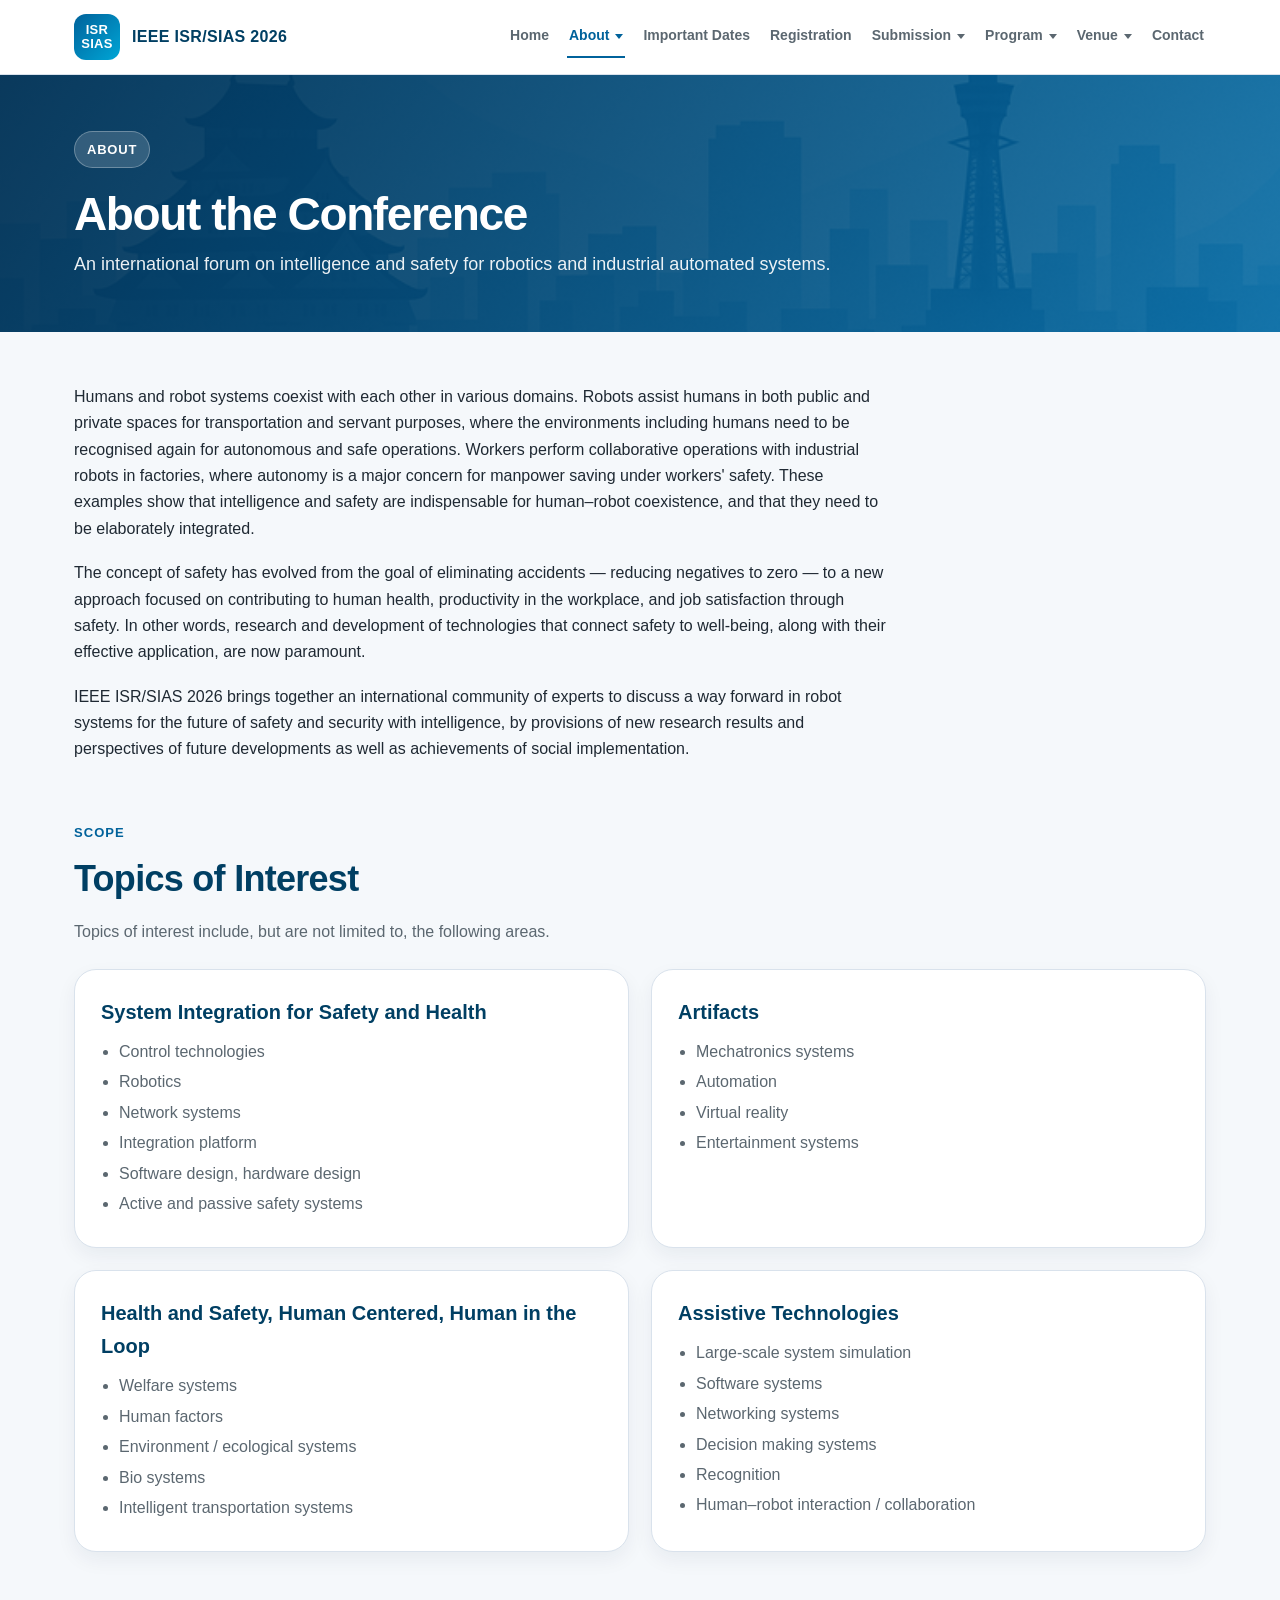
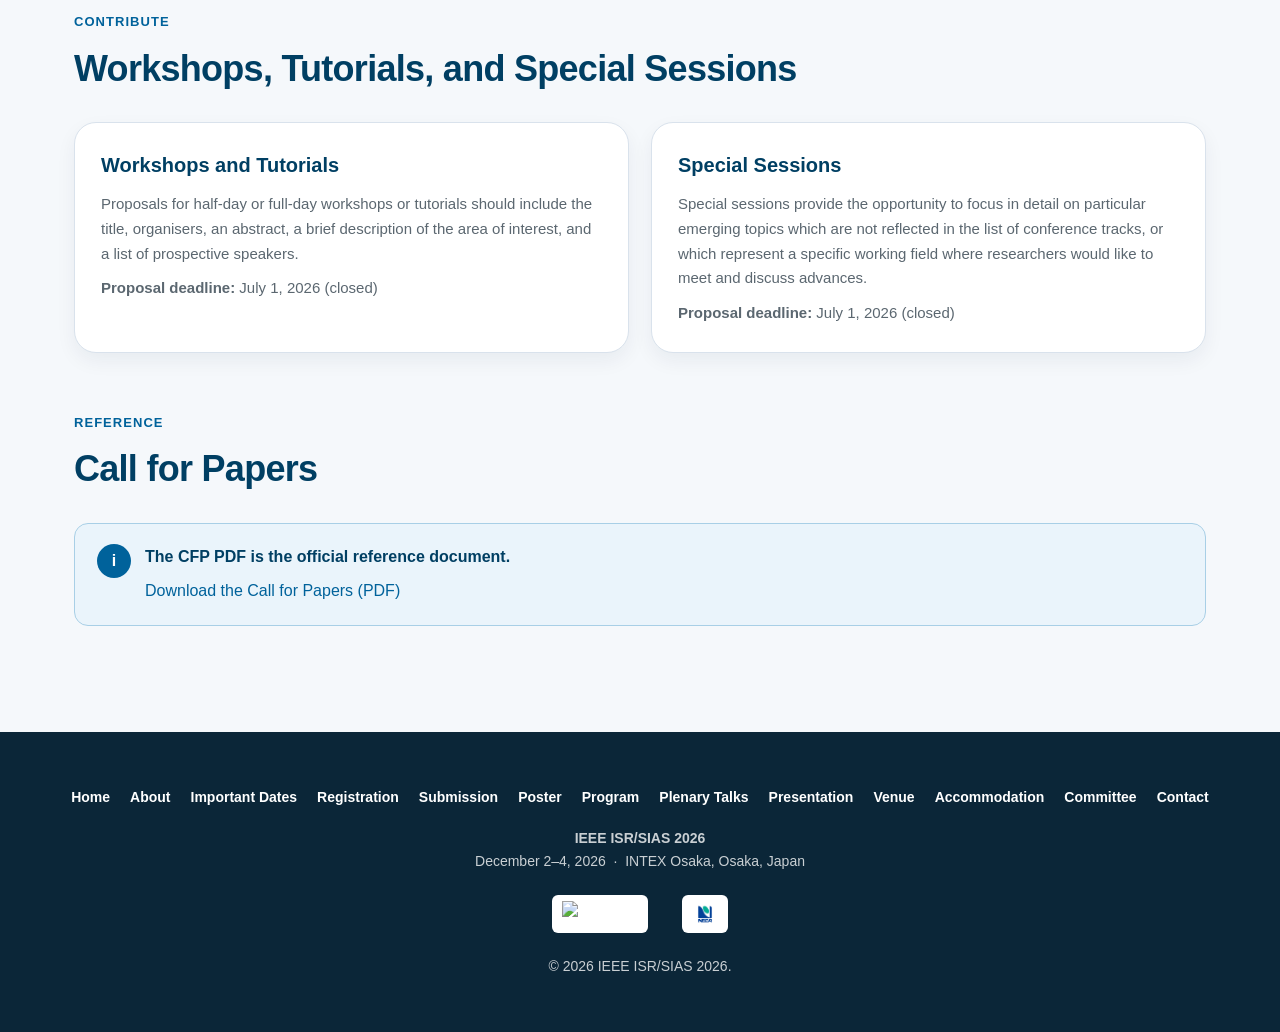
==== commit d5c15fa1: "Add a Plenary Talks page The General Chair sent the two plenary manuscripts for publication and aske" ====
--- a/about.html
+++ b/about.html
@@ -60,6 +60,7 @@
           <button type="button" class="nav-toggle" aria-expanded="false" aria-controls="navmenu-program">Program<span class="nav-caret" aria-hidden="true"></span></button>
           <div class="nav-menu" id="navmenu-program">
             <a href="program.html">Program at a Glance</a>
+            <a href="plenary.html">Plenary Talks</a>
             <a href="presentation.html">Presentation Guidelines</a>
           </div>
         </div>
@@ -221,6 +222,7 @@
         <li><a href="submission.html">Submission</a></li>
         <li><a href="poster.html">Poster</a></li>
         <li><a href="program.html">Program</a></li>
+        <li><a href="plenary.html">Plenary Talks</a></li>
         <li><a href="presentation.html">Presentation</a></li>
         <li><a href="venue.html">Venue</a></li>
         <li><a href="accommodation.html">Accommodation</a></li>
--- a/assets/css/style.css
+++ b/assets/css/style.css
@@ -451,13 +451,79 @@
   font-weight: 700;
   white-space: nowrap;
 }
-.program-grid td { text-align: center; font-weight: 600; color: var(--deep-blue); }
+.program-grid td { text-align: left; font-weight: 600; color: var(--deep-blue); }
 .program-grid td:empty::after { content: "\00b7"; color: var(--border); }
 .program-grid .slot-break {
   background: var(--light-bg);
   color: var(--muted);
   font-weight: 500;
   font-style: italic;
+}
+
+/* ===== Plenary talks =====
+   A row of facts (date, time, room, chair), then the speaker's photograph
+   beside their biography, then the abstract in a reading column. */
+
+.plenary-meta {
+  display: flex;
+  flex-wrap: wrap;
+  gap: 10px;
+  list-style: none;
+  margin: 0 0 26px;
+  padding: 0;
+}
+.plenary-meta li {
+  padding: 7px 14px;
+  border-radius: 999px;
+  background: var(--white);
+  border: 1px solid var(--border);
+  color: var(--muted);
+  font-size: 14px;
+}
+.plenary-meta li strong { color: var(--deep-blue); }
+
+.plenary-speaker {
+  display: grid;
+  grid-template-columns: 210px 1fr;
+  gap: 28px;
+  align-items: start;
+}
+.plenary-photo { margin: 0; }
+.plenary-photo img {
+  width: 100%;
+  height: auto;
+  background: var(--white);
+  border: 1px solid var(--border);
+  border-radius: var(--radius-md);
+}
+
+.plenary-bio .name { margin: 0 0 6px; color: var(--deep-blue); font-size: 23px; }
+.plenary-bio .affil { margin: 0 0 20px; color: var(--muted); font-size: 15px; }
+.plenary-bio h4 {
+  margin: 20px 0 8px;
+  color: var(--ieee-blue);
+  font-size: 13px;
+  font-weight: 800;
+  letter-spacing: 0.07em;
+  text-transform: uppercase;
+}
+.plenary-bio ul { margin: 0; padding-left: 20px; font-size: 15px; }
+.plenary-bio li { margin-bottom: 5px; }
+.plenary-bio li strong { color: var(--deep-blue); }
+.plenary-more { margin: 10px 0 0; color: var(--muted); font-size: 14px; }
+
+.plenary-abstract { margin-top: 32px; }
+.plenary-abstract h3 {
+  margin-top: 0;
+  padding-top: 24px;
+  border-top: 1px solid var(--border);
+}
+.plenary-keywords { color: var(--muted); font-size: 14px; }
+.plenary-keywords strong { color: var(--deep-blue); }
+
+@media (max-width: 620px) {
+  .plenary-speaker { grid-template-columns: 1fr; gap: 20px; }
+  .plenary-photo img { max-width: 210px; }
 }
 
 /* ===== Notices ===== */
